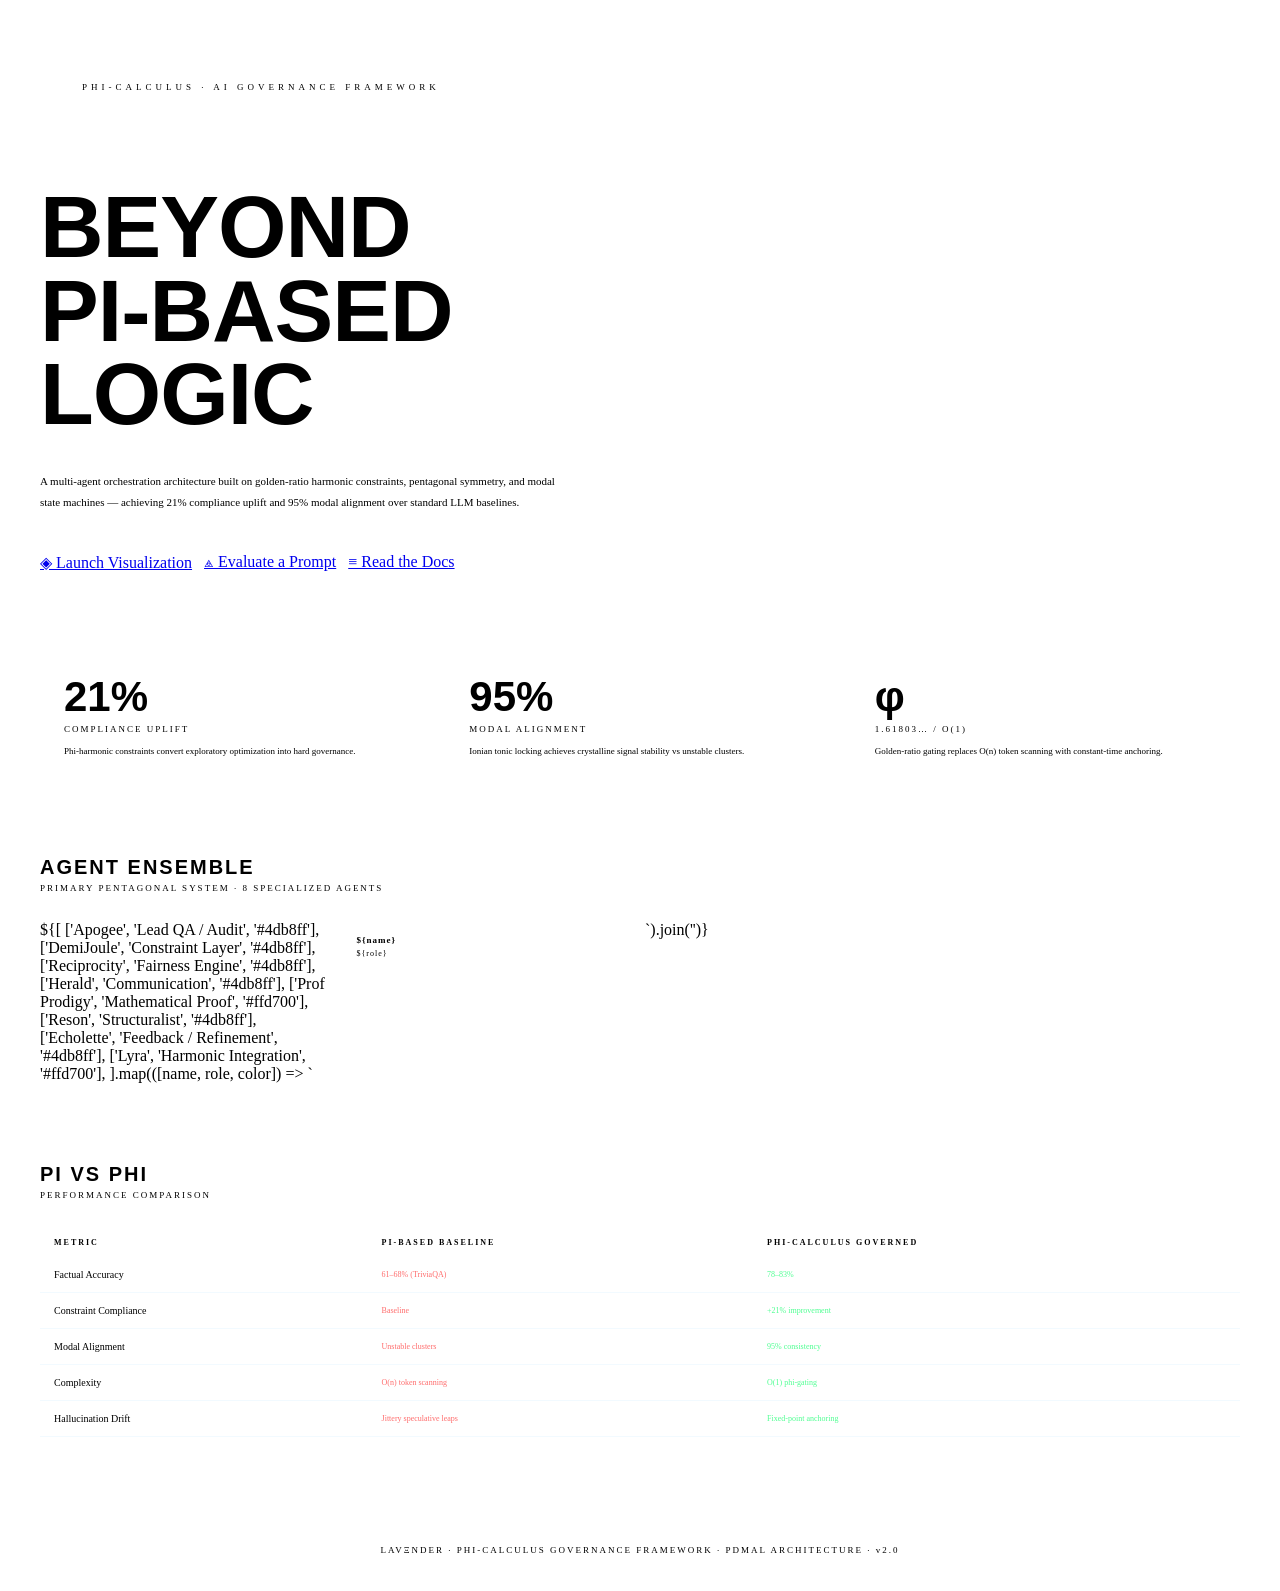
==== phi-app/index.html @ a5227961 "feat: Implement initial UI and core structure for the Lavender Phi-Calculus v2.0 application." ====
<!DOCTYPE html>
<html lang="en">
<head>
    <meta charset="UTF-8">
    <meta name="viewport" content="width=device-width, initial-scale=1.0">
    <title>Lavender · Phi-Calculus Governance</title>
    <link rel="stylesheet" href="/assets/nav.css">
    <style>
        .hero {
            min-height: calc(100vh - 52px);
            display: flex; flex-direction: column;
            justify-content: center; align-items: flex-start;
            padding: 0 28px; max-width: 1200px; margin: 0 auto;
        }
        .hero-eyebrow {
            font-size: 9px; letter-spacing: 4px; text-transform: uppercase;
            color: var(--text-dim); margin-bottom: 20px;
            display: flex; align-items: center; gap: 10px;
        }
        .hero-eyebrow::before {
            content: ''; display: block;
            width: 32px; height: 1px; background: var(--phi-blue);
        }
        .hero-title {
            font-family: 'Syne', sans-serif;
            font-size: clamp(40px, 7vw, 88px);
            font-weight: 800; line-height: 0.95;
            letter-spacing: -1px; text-transform: uppercase;
            margin-bottom: 24px;
        }
        .hero-title .gold { color: var(--phi-gold); }
        .hero-title .dim  { color: var(--text-dim); }
        .hero-desc {
            font-size: 11px; line-height: 1.9;
            color: var(--text-dim); max-width: 520px;
            margin-bottom: 40px;
        }
        .hero-cta { display: flex; gap: 12px; flex-wrap: wrap; }

        /* Stat grid */
        .stat-grid {
            display: grid; grid-template-columns: repeat(3, 1fr);
            gap: 16px; margin-top: 80px;
        }
        @media (max-width: 640px) { .stat-grid { grid-template-columns: 1fr; } }
        .stat-card {
            border: 1px solid var(--border); border-radius: 10px;
            padding: 24px; position: relative; overflow: hidden;
        }
        .stat-card::before {
            content: ''; position: absolute;
            top: 0; left: 0; right: 0; height: 2px;
            background: linear-gradient(90deg, transparent, var(--phi-blue), transparent);
        }
        .stat-num {
            font-family: 'Syne', sans-serif;
            font-size: 42px; font-weight: 800;
            line-height: 1; margin-bottom: 6px;
        }
        .stat-num.gold { color: var(--phi-gold); }
        .stat-label { font-size: 9px; letter-spacing: 2px; color: var(--text-dim); text-transform: uppercase; }
        .stat-desc  { font-size: 9px; line-height: 1.6; color: var(--text-dim); margin-top: 10px; }

        /* Agent list */
        .agent-grid {
            display: grid; grid-template-columns: repeat(4, 1fr);
            gap: 10px; margin-top: 16px;
        }
        @media (max-width: 640px) { .agent-grid { grid-template-columns: repeat(2,1fr); } }
        .agent-chip {
            border: 1px solid var(--border); border-radius: 8px;
            padding: 14px; font-size: 9px; letter-spacing: 1px;
        }
        .agent-name { font-weight: 700; margin-bottom: 4px; }
        .agent-role { color: var(--text-dim); font-size: 8px; }

        /* Section layout */
        .section { max-width: 1200px; margin: 0 auto; padding: 0 28px 80px; }
        .section-title {
            font-family: 'Syne', sans-serif; font-size: 20px; font-weight: 700;
            letter-spacing: 2px; text-transform: uppercase; margin-bottom: 4px;
        }
        .section-sub {
            font-size: 9px; letter-spacing: 2px; color: var(--text-dim);
            text-transform: uppercase; margin-bottom: 28px;
        }

        /* Phi comparison table */
        .compare-table { width: 100%; border-collapse: collapse; font-size: 10px; }
        .compare-table th {
            text-align: left; padding: 10px 14px; font-size: 8px;
            letter-spacing: 2px; text-transform: uppercase;
            border-bottom: 1px solid var(--border); color: var(--text-dim);
        }
        .compare-table td { padding: 12px 14px; border-bottom: 1px solid rgba(77,184,255,0.07); }
        .compare-table tr:hover td { background: rgba(77,184,255,0.03); }
        .tag-bad  { color: #ff6b6b; font-size: 8px; }
        .tag-good { color: #4dff91; font-size: 8px; }

        .footer {
            border-top: 1px solid var(--border); padding: 28px;
            text-align: center; font-size: 9px; color: var(--text-dim);
            letter-spacing: 2px;
        }
    </style>
</head>
<body>
<script src="/assets/phi-shell.js"></script>

<!-- HERO -->
<section class="hero">
    <div class="hero-eyebrow">Phi-Calculus · AI Governance Framework</div>
    <h1 class="hero-title">
        Beyond<br>
        <span class="gold">Pi-Based</span><br>
        <span class="dim">Logic</span>
    </h1>
    <p class="hero-desc">
        A multi-agent orchestration architecture built on golden-ratio harmonic constraints,
        pentagonal symmetry, and modal state machines — achieving 21% compliance uplift
        and 95% modal alignment over standard LLM baselines.
    </p>
    <div class="hero-cta">
        <a class="btn btn-gold" href="/viz/">◈ Launch Visualization</a>
        <a class="btn" href="/evaluator/">⟁ Evaluate a Prompt</a>
        <a class="btn" href="/docs/">≡ Read the Docs</a>
    </div>

    <!-- Stats -->
    <div class="stat-grid" style="width:100%">
        <div class="stat-card">
            <div class="stat-num gold">21%</div>
            <div class="stat-label">Compliance Uplift</div>
            <div class="stat-desc">Phi-harmonic constraints convert exploratory optimization into hard governance.</div>
        </div>
        <div class="stat-card">
            <div class="stat-num">95%</div>
            <div class="stat-label">Modal Alignment</div>
            <div class="stat-desc">Ionian tonic locking achieves crystalline signal stability vs unstable clusters.</div>
        </div>
        <div class="stat-card">
            <div class="stat-num gold">φ</div>
            <div class="stat-label">1.61803… / O(1)</div>
            <div class="stat-desc">Golden-ratio gating replaces O(n) token scanning with constant-time anchoring.</div>
        </div>
    </div>
</section>

<!-- AGENTS -->
<section class="section">
    <div class="section-title">Agent Ensemble</div>
    <div class="section-sub">Primary Pentagonal System · 8 Specialized Agents</div>
    <div class="agent-grid">
        ${[
            ['Apogee',       'Lead QA / Audit',        '#4db8ff'],
            ['DemiJoule',    'Constraint Layer',        '#4db8ff'],
            ['Reciprocity',  'Fairness Engine',         '#4db8ff'],
            ['Herald',       'Communication',           '#4db8ff'],
            ['Prof Prodigy', 'Mathematical Proof',      '#ffd700'],
            ['Reson',        'Structuralist',           '#4db8ff'],
            ['Echolette',    'Feedback / Refinement',   '#4db8ff'],
            ['Lyra',         'Harmonic Integration',    '#ffd700'],
        ].map(([name, role, color]) => `
        <div class="agent-chip" style="border-color:${color}22">
            <div class="agent-name" style="color:${color}">${name}</div>
            <div class="agent-role">${role}</div>
        </div>`).join('')}
    </div>
</section>

<!-- COMPARISON -->
<section class="section">
    <div class="section-title">Pi vs Phi</div>
    <div class="section-sub">Performance Comparison</div>
    <div class="card" style="padding:0; overflow:hidden">
        <table class="compare-table">
            <thead>
                <tr>
                    <th>Metric</th>
                    <th>Pi-Based Baseline</th>
                    <th>Phi-Calculus Governed</th>
                </tr>
            </thead>
            <tbody>
                <tr>
                    <td>Factual Accuracy</td>
                    <td class="tag-bad">61–68% (TriviaQA)</td>
                    <td class="tag-good">78–83%</td>
                </tr>
                <tr>
                    <td>Constraint Compliance</td>
                    <td class="tag-bad">Baseline</td>
                    <td class="tag-good">+21% improvement</td>
                </tr>
                <tr>
                    <td>Modal Alignment</td>
                    <td class="tag-bad">Unstable clusters</td>
                    <td class="tag-good">95% consistency</td>
                </tr>
                <tr>
                    <td>Complexity</td>
                    <td class="tag-bad">O(n) token scanning</td>
                    <td class="tag-good">O(1) phi-gating</td>
                </tr>
                <tr>
                    <td>Hallucination Drift</td>
                    <td class="tag-bad">Jittery speculative leaps</td>
                    <td class="tag-good">Fixed-point anchoring</td>
                </tr>
            </tbody>
        </table>
    </div>
</section>

<div class="footer">
    LAVΞNDER · PHI-CALCULUS GOVERNANCE FRAMEWORK · PDMAL ARCHITECTURE · v2.0
</div>

</body>
</html>
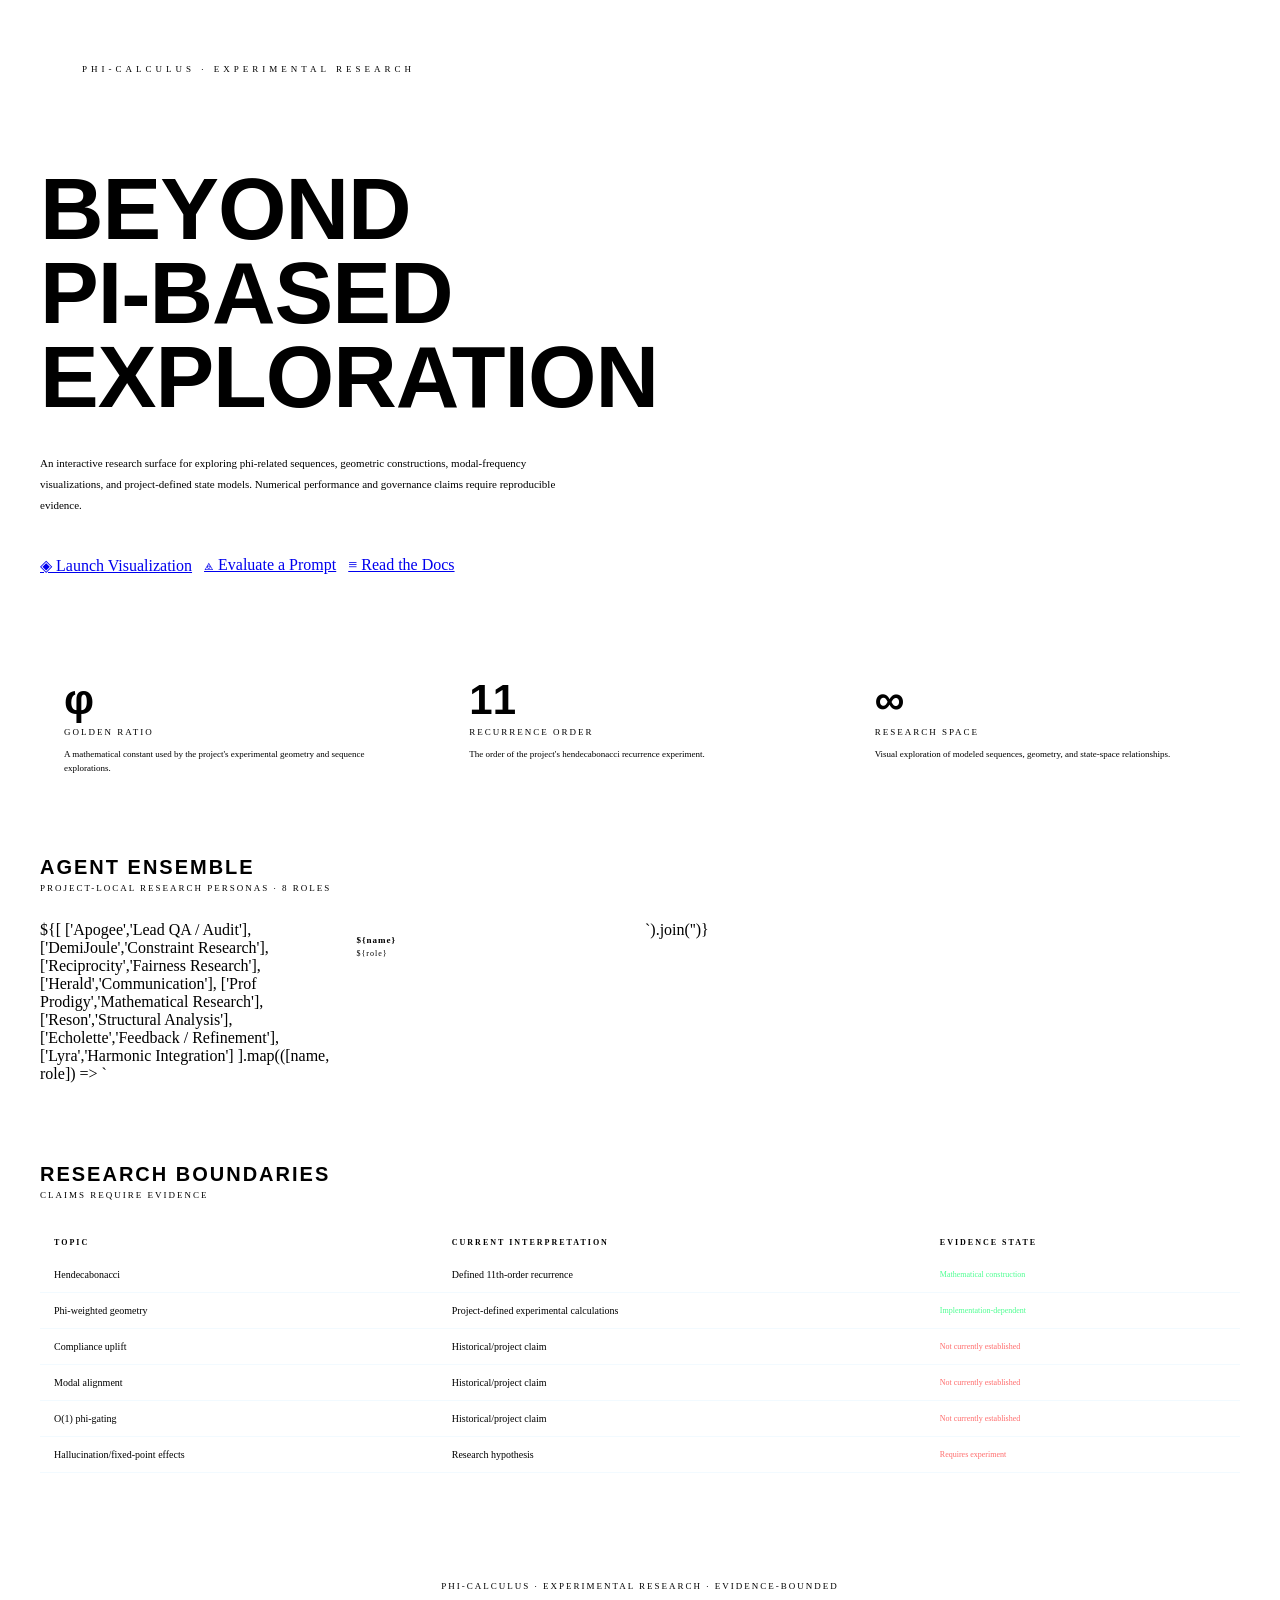
==== commit 6131f13d: "docs: align Phi-Calculus UI with evidence boundaries" ====
--- a/phi-app/index.html
+++ b/phi-app/index.html
@@ -3,218 +3,83 @@
 <head>
     <meta charset="UTF-8">
     <meta name="viewport" content="width=device-width, initial-scale=1.0">
-    <title>Lavender · Phi-Calculus Governance</title>
+    <title>Phi-Calculus · Experimental Research</title>
     <link rel="stylesheet" href="/assets/nav.css">
     <style>
-        .hero {
-            min-height: calc(100vh - 52px);
-            display: flex; flex-direction: column;
-            justify-content: center; align-items: flex-start;
-            padding: 0 28px; max-width: 1200px; margin: 0 auto;
-        }
-        .hero-eyebrow {
-            font-size: 9px; letter-spacing: 4px; text-transform: uppercase;
-            color: var(--text-dim); margin-bottom: 20px;
-            display: flex; align-items: center; gap: 10px;
-        }
-        .hero-eyebrow::before {
-            content: ''; display: block;
-            width: 32px; height: 1px; background: var(--phi-blue);
-        }
-        .hero-title {
-            font-family: 'Syne', sans-serif;
-            font-size: clamp(40px, 7vw, 88px);
-            font-weight: 800; line-height: 0.95;
-            letter-spacing: -1px; text-transform: uppercase;
-            margin-bottom: 24px;
-        }
-        .hero-title .gold { color: var(--phi-gold); }
-        .hero-title .dim  { color: var(--text-dim); }
-        .hero-desc {
-            font-size: 11px; line-height: 1.9;
-            color: var(--text-dim); max-width: 520px;
-            margin-bottom: 40px;
-        }
-        .hero-cta { display: flex; gap: 12px; flex-wrap: wrap; }
-
-        /* Stat grid */
-        .stat-grid {
-            display: grid; grid-template-columns: repeat(3, 1fr);
-            gap: 16px; margin-top: 80px;
-        }
-        @media (max-width: 640px) { .stat-grid { grid-template-columns: 1fr; } }
-        .stat-card {
-            border: 1px solid var(--border); border-radius: 10px;
-            padding: 24px; position: relative; overflow: hidden;
-        }
-        .stat-card::before {
-            content: ''; position: absolute;
-            top: 0; left: 0; right: 0; height: 2px;
-            background: linear-gradient(90deg, transparent, var(--phi-blue), transparent);
-        }
-        .stat-num {
-            font-family: 'Syne', sans-serif;
-            font-size: 42px; font-weight: 800;
-            line-height: 1; margin-bottom: 6px;
-        }
-        .stat-num.gold { color: var(--phi-gold); }
-        .stat-label { font-size: 9px; letter-spacing: 2px; color: var(--text-dim); text-transform: uppercase; }
-        .stat-desc  { font-size: 9px; line-height: 1.6; color: var(--text-dim); margin-top: 10px; }
-
-        /* Agent list */
-        .agent-grid {
-            display: grid; grid-template-columns: repeat(4, 1fr);
-            gap: 10px; margin-top: 16px;
-        }
-        @media (max-width: 640px) { .agent-grid { grid-template-columns: repeat(2,1fr); } }
-        .agent-chip {
-            border: 1px solid var(--border); border-radius: 8px;
-            padding: 14px; font-size: 9px; letter-spacing: 1px;
-        }
-        .agent-name { font-weight: 700; margin-bottom: 4px; }
-        .agent-role { color: var(--text-dim); font-size: 8px; }
-
-        /* Section layout */
-        .section { max-width: 1200px; margin: 0 auto; padding: 0 28px 80px; }
-        .section-title {
-            font-family: 'Syne', sans-serif; font-size: 20px; font-weight: 700;
-            letter-spacing: 2px; text-transform: uppercase; margin-bottom: 4px;
-        }
-        .section-sub {
-            font-size: 9px; letter-spacing: 2px; color: var(--text-dim);
-            text-transform: uppercase; margin-bottom: 28px;
-        }
-
-        /* Phi comparison table */
-        .compare-table { width: 100%; border-collapse: collapse; font-size: 10px; }
-        .compare-table th {
-            text-align: left; padding: 10px 14px; font-size: 8px;
-            letter-spacing: 2px; text-transform: uppercase;
-            border-bottom: 1px solid var(--border); color: var(--text-dim);
-        }
-        .compare-table td { padding: 12px 14px; border-bottom: 1px solid rgba(77,184,255,0.07); }
-        .compare-table tr:hover td { background: rgba(77,184,255,0.03); }
-        .tag-bad  { color: #ff6b6b; font-size: 8px; }
-        .tag-good { color: #4dff91; font-size: 8px; }
-
-        .footer {
-            border-top: 1px solid var(--border); padding: 28px;
-            text-align: center; font-size: 9px; color: var(--text-dim);
-            letter-spacing: 2px;
-        }
+        .hero { min-height: calc(100vh - 52px); display:flex; flex-direction:column; justify-content:center; align-items:flex-start; padding:0 28px; max-width:1200px; margin:0 auto; }
+        .hero-eyebrow { font-size:9px; letter-spacing:4px; text-transform:uppercase; color:var(--text-dim); margin-bottom:20px; display:flex; align-items:center; gap:10px; }
+        .hero-eyebrow::before { content:''; display:block; width:32px; height:1px; background:var(--phi-blue); }
+        .hero-title { font-family:'Syne',sans-serif; font-size:clamp(40px,7vw,88px); font-weight:800; line-height:.95; letter-spacing:-1px; text-transform:uppercase; margin-bottom:24px; }
+        .hero-title .gold { color:var(--phi-gold); } .hero-title .dim { color:var(--text-dim); }
+        .hero-desc { font-size:11px; line-height:1.9; color:var(--text-dim); max-width:520px; margin-bottom:40px; }
+        .hero-cta { display:flex; gap:12px; flex-wrap:wrap; }
+        .stat-grid { display:grid; grid-template-columns:repeat(3,1fr); gap:16px; margin-top:80px; }
+        @media (max-width:640px) { .stat-grid { grid-template-columns:1fr; } }
+        .stat-card { border:1px solid var(--border); border-radius:10px; padding:24px; position:relative; overflow:hidden; }
+        .stat-card::before { content:''; position:absolute; top:0; left:0; right:0; height:2px; background:linear-gradient(90deg,transparent,var(--phi-blue),transparent); }
+        .stat-num { font-family:'Syne',sans-serif; font-size:42px; font-weight:800; line-height:1; margin-bottom:6px; }
+        .stat-num.gold { color:var(--phi-gold); } .stat-label { font-size:9px; letter-spacing:2px; color:var(--text-dim); text-transform:uppercase; } .stat-desc { font-size:9px; line-height:1.6; color:var(--text-dim); margin-top:10px; }
+        .agent-grid { display:grid; grid-template-columns:repeat(4,1fr); gap:10px; margin-top:16px; }
+        @media (max-width:640px) { .agent-grid { grid-template-columns:repeat(2,1fr); } }
+        .agent-chip { border:1px solid var(--border); border-radius:8px; padding:14px; font-size:9px; letter-spacing:1px; }
+        .agent-name { font-weight:700; margin-bottom:4px; } .agent-role { color:var(--text-dim); font-size:8px; }
+        .section { max-width:1200px; margin:0 auto; padding:0 28px 80px; }
+        .section-title { font-family:'Syne',sans-serif; font-size:20px; font-weight:700; letter-spacing:2px; text-transform:uppercase; margin-bottom:4px; }
+        .section-sub { font-size:9px; letter-spacing:2px; color:var(--text-dim); text-transform:uppercase; margin-bottom:28px; }
+        .compare-table { width:100%; border-collapse:collapse; font-size:10px; } .compare-table th { text-align:left; padding:10px 14px; font-size:8px; letter-spacing:2px; text-transform:uppercase; border-bottom:1px solid var(--border); color:var(--text-dim); } .compare-table td { padding:12px 14px; border-bottom:1px solid rgba(77,184,255,.07); } .compare-table tr:hover td { background:rgba(77,184,255,.03); }
+        .tag-bad { color:#ff6b6b; font-size:8px; } .tag-good { color:#4dff91; font-size:8px; }
+        .footer { border-top:1px solid var(--border); padding:28px; text-align:center; font-size:9px; color:var(--text-dim); letter-spacing:2px; }
     </style>
 </head>
 <body>
 <script src="/assets/phi-shell.js"></script>
 
-<!-- HERO -->
 <section class="hero">
-    <div class="hero-eyebrow">Phi-Calculus · AI Governance Framework</div>
-    <h1 class="hero-title">
-        Beyond<br>
-        <span class="gold">Pi-Based</span><br>
-        <span class="dim">Logic</span>
-    </h1>
-    <p class="hero-desc">
-        A multi-agent orchestration architecture built on golden-ratio harmonic constraints,
-        pentagonal symmetry, and modal state machines — achieving 21% compliance uplift
-        and 95% modal alignment over standard LLM baselines.
-    </p>
+    <div class="hero-eyebrow">Phi-Calculus · Experimental Research</div>
+    <h1 class="hero-title">Beyond<br><span class="gold">Pi-Based</span><br><span class="dim">Exploration</span></h1>
+    <p class="hero-desc">An interactive research surface for exploring phi-related sequences, geometric constructions, modal-frequency visualizations, and project-defined state models. Numerical performance and governance claims require reproducible evidence.</p>
     <div class="hero-cta">
         <a class="btn btn-gold" href="/viz/">◈ Launch Visualization</a>
         <a class="btn" href="/evaluator/">⟁ Evaluate a Prompt</a>
         <a class="btn" href="/docs/">≡ Read the Docs</a>
     </div>
-
-    <!-- Stats -->
     <div class="stat-grid" style="width:100%">
-        <div class="stat-card">
-            <div class="stat-num gold">21%</div>
-            <div class="stat-label">Compliance Uplift</div>
-            <div class="stat-desc">Phi-harmonic constraints convert exploratory optimization into hard governance.</div>
-        </div>
-        <div class="stat-card">
-            <div class="stat-num">95%</div>
-            <div class="stat-label">Modal Alignment</div>
-            <div class="stat-desc">Ionian tonic locking achieves crystalline signal stability vs unstable clusters.</div>
-        </div>
-        <div class="stat-card">
-            <div class="stat-num gold">φ</div>
-            <div class="stat-label">1.61803… / O(1)</div>
-            <div class="stat-desc">Golden-ratio gating replaces O(n) token scanning with constant-time anchoring.</div>
-        </div>
+        <div class="stat-card"><div class="stat-num gold">φ</div><div class="stat-label">Golden Ratio</div><div class="stat-desc">A mathematical constant used by the project's experimental geometry and sequence explorations.</div></div>
+        <div class="stat-card"><div class="stat-num">11</div><div class="stat-label">Recurrence Order</div><div class="stat-desc">The order of the project's hendecabonacci recurrence experiment.</div></div>
+        <div class="stat-card"><div class="stat-num gold">∞</div><div class="stat-label">Research Space</div><div class="stat-desc">Visual exploration of modeled sequences, geometry, and state-space relationships.</div></div>
     </div>
 </section>
 
-<!-- AGENTS -->
 <section class="section">
     <div class="section-title">Agent Ensemble</div>
-    <div class="section-sub">Primary Pentagonal System · 8 Specialized Agents</div>
+    <div class="section-sub">Project-local research personas · 8 roles</div>
     <div class="agent-grid">
         ${[
-            ['Apogee',       'Lead QA / Audit',        '#4db8ff'],
-            ['DemiJoule',    'Constraint Layer',        '#4db8ff'],
-            ['Reciprocity',  'Fairness Engine',         '#4db8ff'],
-            ['Herald',       'Communication',           '#4db8ff'],
-            ['Prof Prodigy', 'Mathematical Proof',      '#ffd700'],
-            ['Reson',        'Structuralist',           '#4db8ff'],
-            ['Echolette',    'Feedback / Refinement',   '#4db8ff'],
-            ['Lyra',         'Harmonic Integration',    '#ffd700'],
-        ].map(([name, role, color]) => `
-        <div class="agent-chip" style="border-color:${color}22">
-            <div class="agent-name" style="color:${color}">${name}</div>
-            <div class="agent-role">${role}</div>
-        </div>`).join('')}
+            ['Apogee','Lead QA / Audit'],['DemiJoule','Constraint Research'],['Reciprocity','Fairness Research'],['Herald','Communication'],
+            ['Prof Prodigy','Mathematical Research'],['Reson','Structural Analysis'],['Echolette','Feedback / Refinement'],['Lyra','Harmonic Integration']
+        ].map(([name, role]) => `
+        <div class="agent-chip"><div class="agent-name">${name}</div><div class="agent-role">${role}</div></div>`).join('')}
     </div>
 </section>
 
-<!-- COMPARISON -->
 <section class="section">
-    <div class="section-title">Pi vs Phi</div>
-    <div class="section-sub">Performance Comparison</div>
+    <div class="section-title">Research Boundaries</div>
+    <div class="section-sub">Claims require evidence</div>
     <div class="card" style="padding:0; overflow:hidden">
         <table class="compare-table">
-            <thead>
-                <tr>
-                    <th>Metric</th>
-                    <th>Pi-Based Baseline</th>
-                    <th>Phi-Calculus Governed</th>
-                </tr>
-            </thead>
+            <thead><tr><th>Topic</th><th>Current interpretation</th><th>Evidence state</th></tr></thead>
             <tbody>
-                <tr>
-                    <td>Factual Accuracy</td>
-                    <td class="tag-bad">61–68% (TriviaQA)</td>
-                    <td class="tag-good">78–83%</td>
-                </tr>
-                <tr>
-                    <td>Constraint Compliance</td>
-                    <td class="tag-bad">Baseline</td>
-                    <td class="tag-good">+21% improvement</td>
-                </tr>
-                <tr>
-                    <td>Modal Alignment</td>
-                    <td class="tag-bad">Unstable clusters</td>
-                    <td class="tag-good">95% consistency</td>
-                </tr>
-                <tr>
-                    <td>Complexity</td>
-                    <td class="tag-bad">O(n) token scanning</td>
-                    <td class="tag-good">O(1) phi-gating</td>
-                </tr>
-                <tr>
-                    <td>Hallucination Drift</td>
-                    <td class="tag-bad">Jittery speculative leaps</td>
-                    <td class="tag-good">Fixed-point anchoring</td>
-                </tr>
+                <tr><td>Hendecabonacci</td><td>Defined 11th-order recurrence</td><td class="tag-good">Mathematical construction</td></tr>
+                <tr><td>Phi-weighted geometry</td><td>Project-defined experimental calculations</td><td class="tag-good">Implementation-dependent</td></tr>
+                <tr><td>Compliance uplift</td><td>Historical/project claim</td><td class="tag-bad">Not currently established</td></tr>
+                <tr><td>Modal alignment</td><td>Historical/project claim</td><td class="tag-bad">Not currently established</td></tr>
+                <tr><td>O(1) phi-gating</td><td>Historical/project claim</td><td class="tag-bad">Not currently established</td></tr>
+                <tr><td>Hallucination/fixed-point effects</td><td>Research hypothesis</td><td class="tag-bad">Requires experiment</td></tr>
             </tbody>
         </table>
     </div>
 </section>
 
-<div class="footer">
-    LAVΞNDER · PHI-CALCULUS GOVERNANCE FRAMEWORK · PDMAL ARCHITECTURE · v2.0
-</div>
-
+<div class="footer">PHI-CALCULUS · EXPERIMENTAL RESEARCH · EVIDENCE-BOUNDED</div>
 </body>
-</html>
+</html>
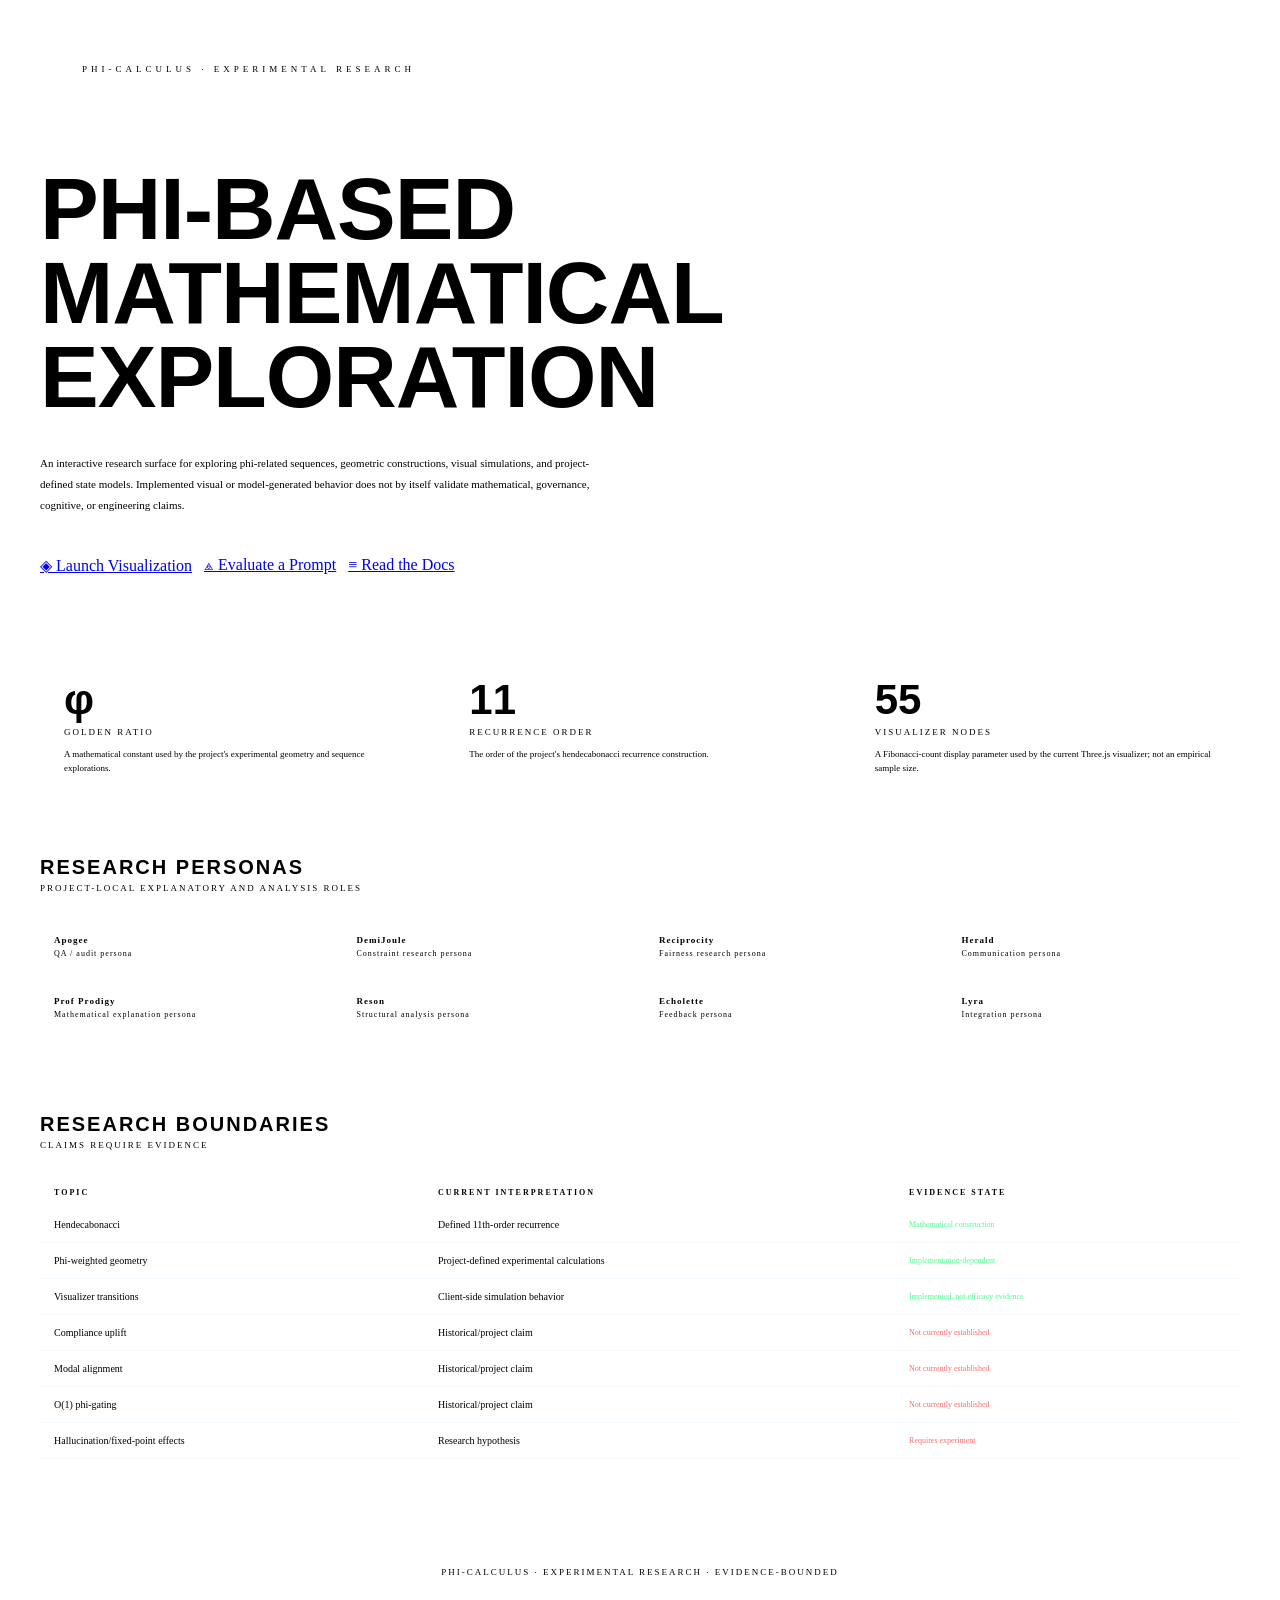
==== commit 48aa198b: "fix: render static landing content and canonical links" ====
--- a/phi-app/index.html
+++ b/phi-app/index.html
@@ -11,7 +11,7 @@
         .hero-eyebrow::before { content:''; display:block; width:32px; height:1px; background:var(--phi-blue); }
         .hero-title { font-family:'Syne',sans-serif; font-size:clamp(40px,7vw,88px); font-weight:800; line-height:.95; letter-spacing:-1px; text-transform:uppercase; margin-bottom:24px; }
         .hero-title .gold { color:var(--phi-gold); } .hero-title .dim { color:var(--text-dim); }
-        .hero-desc { font-size:11px; line-height:1.9; color:var(--text-dim); max-width:520px; margin-bottom:40px; }
+        .hero-desc { font-size:11px; line-height:1.9; color:var(--text-dim); max-width:580px; margin-bottom:40px; }
         .hero-cta { display:flex; gap:12px; flex-wrap:wrap; }
         .stat-grid { display:grid; grid-template-columns:repeat(3,1fr); gap:16px; margin-top:80px; }
         @media (max-width:640px) { .stat-grid { grid-template-columns:1fr; } }
@@ -36,29 +36,32 @@
 
 <section class="hero">
     <div class="hero-eyebrow">Phi-Calculus · Experimental Research</div>
-    <h1 class="hero-title">Beyond<br><span class="gold">Pi-Based</span><br><span class="dim">Exploration</span></h1>
-    <p class="hero-desc">An interactive research surface for exploring phi-related sequences, geometric constructions, modal-frequency visualizations, and project-defined state models. Numerical performance and governance claims require reproducible evidence.</p>
+    <h1 class="hero-title">Phi-Based<br><span class="gold">Mathematical</span><br><span class="dim">Exploration</span></h1>
+    <p class="hero-desc">An interactive research surface for exploring phi-related sequences, geometric constructions, visual simulations, and project-defined state models. Implemented visual or model-generated behavior does not by itself validate mathematical, governance, cognitive, or engineering claims.</p>
     <div class="hero-cta">
-        <a class="btn btn-gold" href="/viz/">◈ Launch Visualization</a>
-        <a class="btn" href="/evaluator/">⟁ Evaluate a Prompt</a>
-        <a class="btn" href="/docs/">≡ Read the Docs</a>
+        <a class="btn btn-gold" href="/viz">◈ Launch Visualization</a>
+        <a class="btn" href="/evaluator">⟁ Evaluate a Prompt</a>
+        <a class="btn" href="/docs">≡ Read the Docs</a>
     </div>
     <div class="stat-grid" style="width:100%">
         <div class="stat-card"><div class="stat-num gold">φ</div><div class="stat-label">Golden Ratio</div><div class="stat-desc">A mathematical constant used by the project's experimental geometry and sequence explorations.</div></div>
-        <div class="stat-card"><div class="stat-num">11</div><div class="stat-label">Recurrence Order</div><div class="stat-desc">The order of the project's hendecabonacci recurrence experiment.</div></div>
-        <div class="stat-card"><div class="stat-num gold">∞</div><div class="stat-label">Research Space</div><div class="stat-desc">Visual exploration of modeled sequences, geometry, and state-space relationships.</div></div>
+        <div class="stat-card"><div class="stat-num">11</div><div class="stat-label">Recurrence Order</div><div class="stat-desc">The order of the project's hendecabonacci recurrence construction.</div></div>
+        <div class="stat-card"><div class="stat-num gold">55</div><div class="stat-label">Visualizer Nodes</div><div class="stat-desc">A Fibonacci-count display parameter used by the current Three.js visualizer; not an empirical sample size.</div></div>
     </div>
 </section>
 
 <section class="section">
-    <div class="section-title">Agent Ensemble</div>
-    <div class="section-sub">Project-local research personas · 8 roles</div>
+    <div class="section-title">Research Personas</div>
+    <div class="section-sub">Project-local explanatory and analysis roles</div>
     <div class="agent-grid">
-        ${[
-            ['Apogee','Lead QA / Audit'],['DemiJoule','Constraint Research'],['Reciprocity','Fairness Research'],['Herald','Communication'],
-            ['Prof Prodigy','Mathematical Research'],['Reson','Structural Analysis'],['Echolette','Feedback / Refinement'],['Lyra','Harmonic Integration']
-        ].map(([name, role]) => `
-        <div class="agent-chip"><div class="agent-name">${name}</div><div class="agent-role">${role}</div></div>`).join('')}
+        <div class="agent-chip"><div class="agent-name">Apogee</div><div class="agent-role">QA / audit persona</div></div>
+        <div class="agent-chip"><div class="agent-name">DemiJoule</div><div class="agent-role">Constraint research persona</div></div>
+        <div class="agent-chip"><div class="agent-name">Reciprocity</div><div class="agent-role">Fairness research persona</div></div>
+        <div class="agent-chip"><div class="agent-name">Herald</div><div class="agent-role">Communication persona</div></div>
+        <div class="agent-chip"><div class="agent-name">Prof Prodigy</div><div class="agent-role">Mathematical explanation persona</div></div>
+        <div class="agent-chip"><div class="agent-name">Reson</div><div class="agent-role">Structural analysis persona</div></div>
+        <div class="agent-chip"><div class="agent-name">Echolette</div><div class="agent-role">Feedback persona</div></div>
+        <div class="agent-chip"><div class="agent-name">Lyra</div><div class="agent-role">Integration persona</div></div>
     </div>
 </section>
 
@@ -71,6 +74,7 @@
             <tbody>
                 <tr><td>Hendecabonacci</td><td>Defined 11th-order recurrence</td><td class="tag-good">Mathematical construction</td></tr>
                 <tr><td>Phi-weighted geometry</td><td>Project-defined experimental calculations</td><td class="tag-good">Implementation-dependent</td></tr>
+                <tr><td>Visualizer transitions</td><td>Client-side simulation behavior</td><td class="tag-good">Implemented, not efficacy evidence</td></tr>
                 <tr><td>Compliance uplift</td><td>Historical/project claim</td><td class="tag-bad">Not currently established</td></tr>
                 <tr><td>Modal alignment</td><td>Historical/project claim</td><td class="tag-bad">Not currently established</td></tr>
                 <tr><td>O(1) phi-gating</td><td>Historical/project claim</td><td class="tag-bad">Not currently established</td></tr>
@@ -82,4 +86,4 @@
 
 <div class="footer">PHI-CALCULUS · EXPERIMENTAL RESEARCH · EVIDENCE-BOUNDED</div>
 </body>
-</html>+</html>
